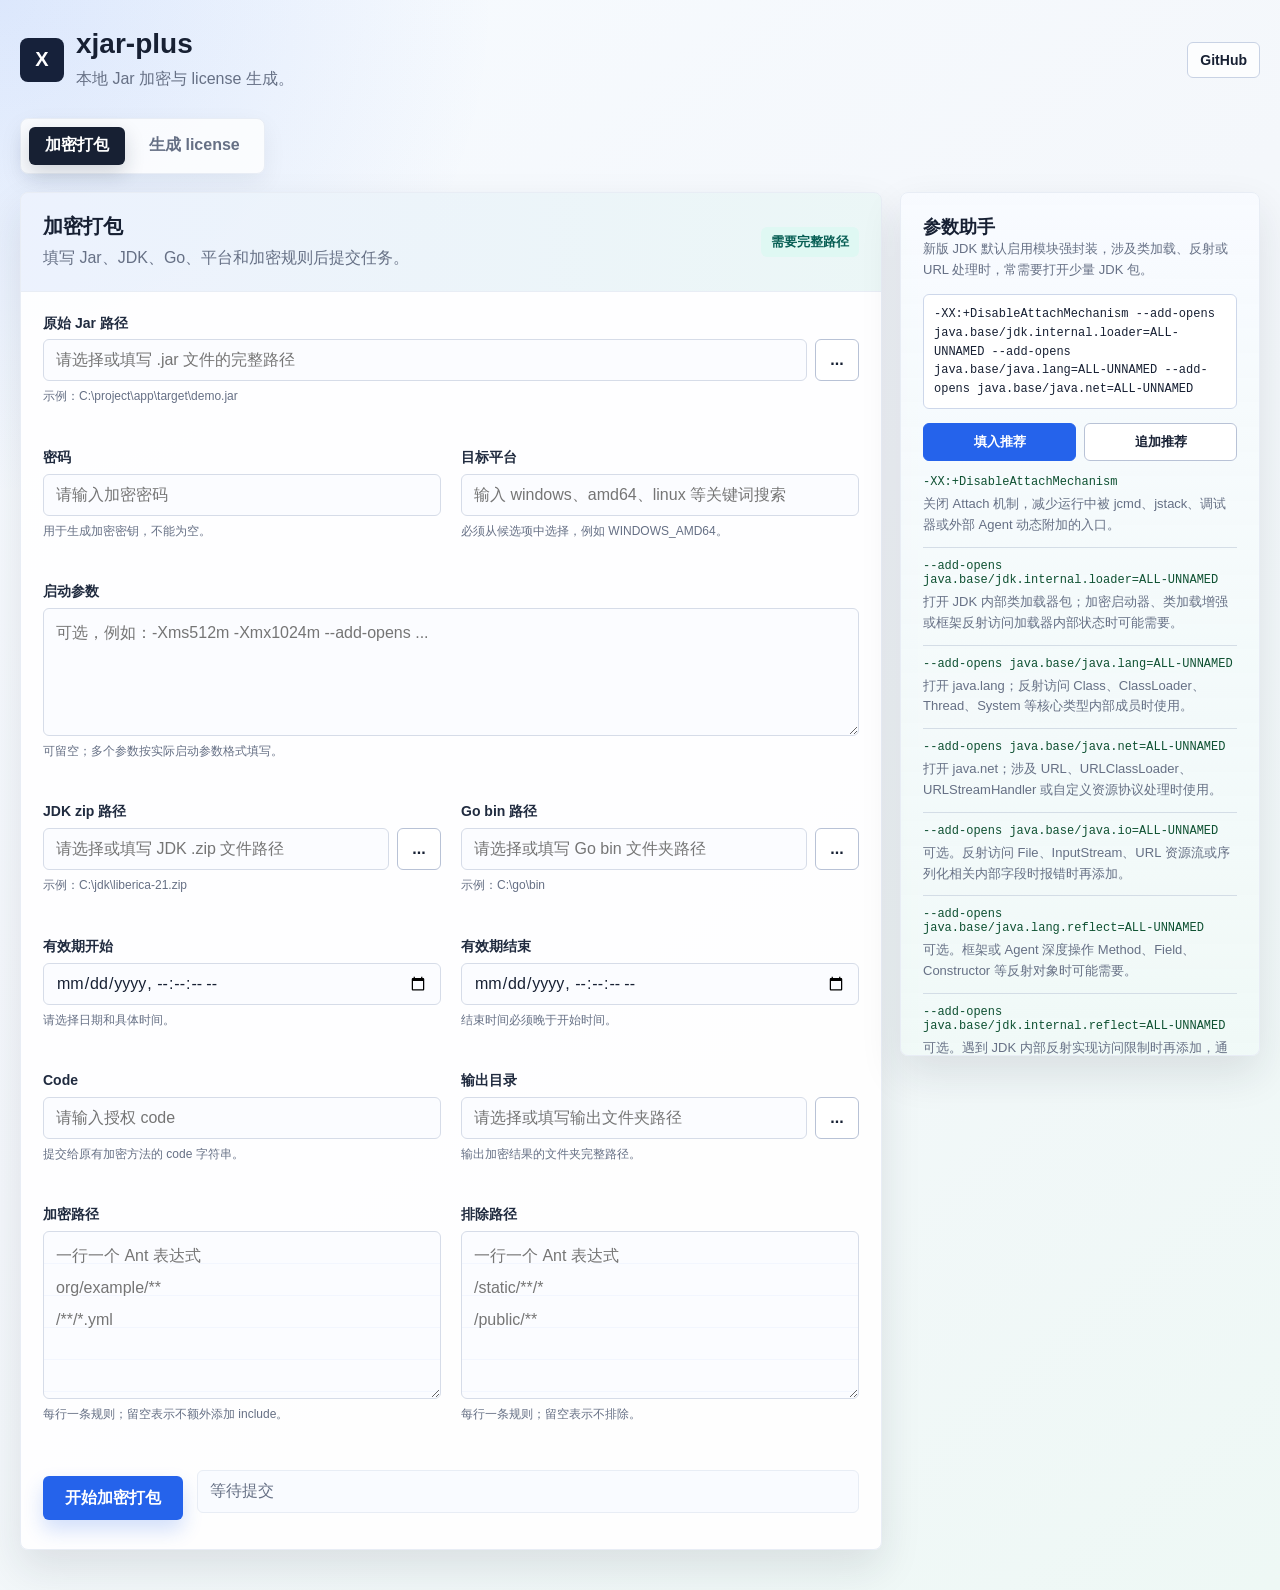
==== src/test/resources/ui/xjar-plus-ui.html @ a0293867 "fix code" ====
<!doctype html>
<html lang="zh-CN">
<head>
    <meta charset="utf-8">
    <meta name="viewport" content="width=device-width, initial-scale=1">
    <title>xjar-plus</title>
    <style>
        :root {
            color-scheme: light;
            --ink: #172033;
            --muted: #667085;
            --line: #d6dce8;
            --soft-line: #e8edf5;
            --panel: #ffffff;
            --page: #f5f7fb;
            --field: #fbfcff;
            --action: #2563eb;
            --action-strong: #1d4ed8;
            --accent: #0f9f8e;
            --warn: #c2410c;
            --danger: #c52727;
            --ok: #087443;
            --shadow: 0 18px 42px rgba(23, 32, 51, .11);
        }

        * { box-sizing: border-box; }

        body {
            margin: 0;
            min-width: 320px;
            color: var(--ink);
            background:
                radial-gradient(circle at 0 0, rgba(37, 99, 235, .13), transparent 31rem),
                linear-gradient(140deg, #f7fbff 0, #f4f7fb 46%, #eef8f5 100%);
            font-family: "Segoe UI", "Microsoft YaHei", Arial, sans-serif;
        }

        .shell {
            width: min(1560px, calc(100% - 40px));
            margin: 0 auto;
        }

        header {
            padding: 28px 0 18px;
        }

        .brand {
            display: flex;
            align-items: center;
            gap: 12px;
            min-height: 48px;
            flex-wrap: wrap;
        }

        .brand-mark {
            display: grid;
            place-items: center;
            width: 44px;
            height: 44px;
            border-radius: 8px;
            background: #16213a;
            color: #fff;
            font-size: 20px;
            font-weight: 800;
        }

        h1 {
            margin: 0;
            font-size: 28px;
            line-height: 1.15;
            letter-spacing: 0;
        }

        .subtitle {
            margin: 6px 0 0;
            color: var(--muted);
            line-height: 1.6;
        }

        .github-link {
            display: inline-flex;
            align-items: center;
            min-height: 36px;
            margin-left: auto;
            border: 1px solid #c8d2e4;
            border-radius: 6px;
            padding: 0 12px;
            color: #172033;
            background: rgba(255, 255, 255, .76);
            font-size: 14px;
            font-weight: 800;
            text-decoration: none;
        }

        .github-link:hover {
            border-color: var(--action);
            color: var(--action);
        }

        .toolbar {
            display: flex;
            gap: 8px;
            align-items: center;
            padding: 8px;
            margin: 8px 0 18px;
            width: fit-content;
            border: 1px solid var(--soft-line);
            border-radius: 8px;
            background: rgba(255, 255, 255, .78);
            box-shadow: 0 8px 24px rgba(23, 32, 51, .06);
        }

        .tab {
            min-height: 38px;
            border: 0;
            border-radius: 6px;
            padding: 0 16px;
            color: var(--muted);
            background: transparent;
            font: inherit;
            font-weight: 700;
            cursor: pointer;
        }

        .tab[aria-selected="true"] {
            color: #fff;
            background: #172033;
            box-shadow: 0 8px 20px rgba(23, 32, 51, .18);
        }

        .panel {
            display: none;
            margin-bottom: 40px;
            border: 1px solid var(--soft-line);
            border-radius: 8px;
            background: rgba(255, 255, 255, .92);
            box-shadow: var(--shadow);
            overflow: hidden;
        }

        .panel.active { display: block; }

        .panel-head {
            display: grid;
            grid-template-columns: minmax(0, 1fr) auto;
            gap: 16px;
            align-items: center;
            padding: 20px 22px;
            border-bottom: 1px solid var(--soft-line);
            background: linear-gradient(90deg, rgba(37, 99, 235, .08), rgba(15, 159, 142, .08));
        }

        h2 {
            margin: 0;
            font-size: 20px;
            letter-spacing: 0;
        }

        .panel-note {
            margin: 6px 0 0;
            color: var(--muted);
            line-height: 1.55;
        }

        .badge {
            display: inline-flex;
            align-items: center;
            min-height: 30px;
            padding: 0 10px;
            border-radius: 6px;
            color: #075e54;
            background: #dff8f3;
            font-size: 13px;
            font-weight: 700;
            white-space: nowrap;
        }

        .workspace {
            display: grid;
            grid-template-columns: minmax(0, 1180px) 360px;
            gap: 18px;
            align-items: start;
        }

        .main-panels {
            min-width: 0;
        }

        .assistant {
            display: grid;
            gap: 14px;
            padding: 22px;
            position: sticky;
            top: 18px;
            max-height: calc(100vh - 36px);
            overflow: auto;
            border: 1px solid var(--soft-line);
            border-radius: 8px;
            background: linear-gradient(180deg, rgba(248, 251, 255, .86), rgba(240, 250, 247, .72));
            box-shadow: var(--shadow);
        }

        .assistant h3 {
            margin: 0;
            font-size: 18px;
            letter-spacing: 0;
        }

        .assistant p {
            margin: 0;
            color: var(--muted);
            line-height: 1.6;
            font-size: 13px;
        }

        .assistant-code {
            width: 100%;
            min-height: 104px;
            border: 1px solid #cdd7ea;
            border-radius: 6px;
            padding: 10px;
            color: #172033;
            background: #fff;
            font: 12px/1.55 Consolas, "Cascadia Mono", monospace;
            white-space: pre-wrap;
            overflow-wrap: anywhere;
        }

        .assistant-actions {
            display: grid;
            grid-template-columns: repeat(2, minmax(0, 1fr));
            gap: 8px;
        }

        .assistant-button {
            min-height: 38px;
            border: 1px solid #b8c2d6;
            border-radius: 6px;
            padding: 0 10px;
            color: #172033;
            background: #fff;
            font: inherit;
            font-size: 13px;
            font-weight: 800;
            cursor: pointer;
        }

        .assistant-button.primary {
            border-color: var(--action);
            color: #fff;
            background: var(--action);
        }

        .assistant-button:hover {
            border-color: var(--action);
            color: var(--action);
        }

        .assistant-button.primary:hover {
            color: #fff;
            background: var(--action-strong);
        }

        .param-list {
            display: grid;
            gap: 11px;
            margin: 0;
        }

        .param-item {
            display: grid;
            gap: 5px;
            padding-bottom: 11px;
            border-bottom: 1px solid rgba(203, 213, 225, .78);
        }

        .param-item:last-child {
            padding-bottom: 0;
            border-bottom: 0;
        }

        .param-item code {
            color: #0f5132;
            font-size: 12px;
            overflow-wrap: anywhere;
        }

        form {
            display: grid;
            grid-template-columns: repeat(2, minmax(0, 1fr));
            gap: 18px 20px;
            padding: 22px;
        }

        .field {
            display: grid;
            gap: 7px;
            min-width: 0;
        }

        .field.full { grid-column: 1 / -1; }

        label {
            color: #202b3f;
            font-size: 14px;
            font-weight: 800;
            line-height: 1.35;
        }

        .control-row {
            display: grid;
            grid-template-columns: minmax(0, 1fr) auto;
            gap: 8px;
            align-items: stretch;
        }

        input,
        textarea {
            width: 100%;
            min-height: 42px;
            border: 1px solid var(--line);
            border-radius: 6px;
            padding: 10px 12px;
            color: var(--ink);
            background: var(--field);
            font: inherit;
            letter-spacing: 0;
            outline: none;
            transition: border-color .16s ease, box-shadow .16s ease, background .16s ease;
        }

        textarea {
            min-height: 128px;
            resize: vertical;
            line-height: 1.7;
        }

        .pattern-box {
            min-height: 168px;
            background-image: linear-gradient(to bottom, transparent 31px, rgba(37, 99, 235, .08) 32px);
            background-size: 100% 32px;
            line-height: 32px;
            padding-top: 8px;
            padding-bottom: 8px;
        }

        input:focus,
        textarea:focus {
            border-color: var(--action);
            background: #fff;
            box-shadow: 0 0 0 3px rgba(37, 99, 235, .15);
        }

        .field.invalid input,
        .field.invalid textarea {
            border-color: var(--danger);
            box-shadow: 0 0 0 3px rgba(197, 39, 39, .12);
        }

        .hint {
            color: var(--muted);
            font-size: 12px;
            line-height: 1.45;
        }

        .error {
            min-height: 17px;
            color: var(--danger);
            font-size: 12px;
            line-height: 1.45;
        }

        .choose {
            min-width: 44px;
            border: 1px solid #b8c2d6;
            border-radius: 6px;
            padding: 0 12px;
            color: #172033;
            background: #fff;
            font: inherit;
            font-weight: 800;
            cursor: pointer;
        }

        .choose:hover {
            border-color: var(--action);
            color: var(--action);
        }

        .actions {
            grid-column: 1 / -1;
            display: grid;
            grid-template-columns: auto minmax(220px, 1fr);
            gap: 14px;
            align-items: center;
            padding-top: 4px;
        }

        .submit {
            min-height: 44px;
            border: 0;
            border-radius: 6px;
            padding: 0 22px;
            color: #fff;
            background: var(--action);
            font: inherit;
            font-weight: 800;
            cursor: pointer;
            box-shadow: 0 10px 20px rgba(37, 99, 235, .2);
        }

        .submit:hover { background: var(--action-strong); }

        button:disabled {
            cursor: not-allowed;
            opacity: .58;
            box-shadow: none;
        }

        .status-wrap {
            display: grid;
            gap: 8px;
            min-width: 0;
        }

        .status {
            min-height: 42px;
            display: flex;
            align-items: center;
            border: 1px solid var(--soft-line);
            border-radius: 6px;
            padding: 10px 12px;
            color: var(--muted);
            background: #f9fbff;
            overflow-wrap: anywhere;
        }

        .status.ok {
            border-color: rgba(8, 116, 67, .28);
            color: var(--ok);
            background: #ecfdf4;
        }

        .status.error {
            border-color: rgba(197, 39, 39, .28);
            color: var(--danger);
            background: #fff1f1;
        }

        .progress {
            position: relative;
            height: 6px;
            border-radius: 999px;
            background: #e5ebf5;
            overflow: hidden;
            visibility: hidden;
        }

        .progress.active { visibility: visible; }

        .progress::before {
            content: "";
            position: absolute;
            inset: 0 auto 0 0;
            width: 38%;
            border-radius: inherit;
            background: linear-gradient(90deg, var(--action), var(--accent));
            animation: loading 1.15s ease-in-out infinite;
        }

        @keyframes loading {
            0% { transform: translateX(-110%); }
            100% { transform: translateX(270%); }
        }

        @media (max-width: 780px) {
            .shell { width: min(100% - 28px, 1180px); }
            .github-link {
                width: 100%;
                justify-content: center;
                margin-left: 0;
            }
            .workspace {
                grid-template-columns: 1fr;
            }
            .assistant {
                position: static;
                max-height: none;
                border-top: 1px solid var(--soft-line);
            }
            .panel-head,
            form,
            .actions {
                grid-template-columns: 1fr;
            }
            .badge { width: fit-content; }
            .toolbar { width: 100%; }
            .tab { flex: 1; }
            .control-row { grid-template-columns: minmax(0, 1fr) 44px; }
            .choose { padding: 0; }
        }
    </style>
</head>
<body>
<div class="shell">
    <header>
        <div class="brand">
            <div class="brand-mark">X</div>
            <div>
                <h1>xjar-plus</h1>
                <p class="subtitle">本地 Jar 加密与 license 生成。</p>
            </div>
            <a class="github-link" href="https://github.com/kongweiguang/xjar-plus" target="_blank" rel="noreferrer">GitHub</a>
        </div>
    </header>

    <nav class="toolbar" aria-label="功能切换">
        <button class="tab" type="button" data-tab="encrypt" aria-selected="true">加密打包</button>
        <button class="tab" type="button" data-tab="license" aria-selected="false">生成 license</button>
    </nav>

    <div class="workspace">
    <div class="main-panels">
    <section id="encrypt" class="panel active">
        <div class="panel-head">
            <div>
                <h2>加密打包</h2>
                <p class="panel-note">填写 Jar、JDK、Go、平台和加密规则后提交任务。</p>
            </div>
            <span class="badge">需要完整路径</span>
        </div>
        <form data-api="/api/encrypt" data-kind="encrypt" novalidate>
            <div class="field full" data-field="inputJar">
                <label for="inputJar">原始 Jar 路径</label>
                <div class="control-row">
                    <input id="inputJar" name="inputJar" type="text" placeholder="请选择或填写 .jar 文件的完整路径">
                    <button class="choose" type="button" data-choose="file" data-target="inputJar" title="选择 Jar 文件">...</button>
                </div>
                <div class="hint">示例：C:\project\app\target\demo.jar</div>
                <div class="error"></div>
            </div>

            <div class="field" data-field="password">
                <label for="encryptPassword">密码</label>
                <input id="encryptPassword" name="password" type="password" autocomplete="new-password" placeholder="请输入加密密码">
                <div class="hint">用于生成加密密钥，不能为空。</div>
                <div class="error"></div>
            </div>

            <div class="field" data-field="platform">
                <label for="platform">目标平台</label>
                <input id="platform" name="platform" type="search" list="platformOptions" placeholder="输入 windows、amd64、linux 等关键词搜索">
                <datalist id="platformOptions">
                    {{PLATFORM_OPTIONS}}
                </datalist>
                <div class="hint">必须从候选项中选择，例如 WINDOWS_AMD64。</div>
                <div class="error"></div>
            </div>

            <div class="field full" data-field="jarArgs">
                <label for="encryptJarArgs">启动参数</label>
                <textarea id="encryptJarArgs" name="jarArgs" placeholder="可选，例如：-Xms512m -Xmx1024m --add-opens ..."></textarea>
                <div class="hint">可留空；多个参数按实际启动参数格式填写。</div>
                <div class="error"></div>
            </div>

            <div class="field" data-field="jdkZip">
                <label for="jdkZip">JDK zip 路径</label>
                <div class="control-row">
                    <input id="jdkZip" name="jdkZip" type="text" placeholder="请选择或填写 JDK .zip 文件路径">
                    <button class="choose" type="button" data-choose="file" data-target="jdkZip" title="选择 JDK zip">...</button>
                </div>
                <div class="hint">示例：C:\jdk\liberica-21.zip</div>
                <div class="error"></div>
            </div>

            <div class="field" data-field="goPath">
                <label for="goPath">Go bin 路径</label>
                <div class="control-row">
                    <input id="goPath" name="goPath" type="text" placeholder="请选择或填写 Go bin 文件夹路径">
                    <button class="choose" type="button" data-choose="dir" data-target="goPath" title="选择 Go bin 文件夹">...</button>
                </div>
                <div class="hint">示例：C:\go\bin</div>
                <div class="error"></div>
            </div>

            <div class="field" data-field="validStartDate">
                <label for="encryptStart">有效期开始</label>
                <input id="encryptStart" name="validStartDate" type="datetime-local" step="1" placeholder="请选择开始时间">
                <div class="hint">请选择日期和具体时间。</div>
                <div class="error"></div>
            </div>

            <div class="field" data-field="validEndDate">
                <label for="encryptEnd">有效期结束</label>
                <input id="encryptEnd" name="validEndDate" type="datetime-local" step="1" placeholder="请选择结束时间">
                <div class="hint">结束时间必须晚于开始时间。</div>
                <div class="error"></div>
            </div>

            <div class="field" data-field="code">
                <label for="encryptCode">Code</label>
                <input id="encryptCode" name="code" type="text" placeholder="请输入授权 code">
                <div class="hint">提交给原有加密方法的 code 字符串。</div>
                <div class="error"></div>
            </div>

            <div class="field" data-field="output">
                <label for="encryptOutput">输出目录</label>
                <div class="control-row">
                    <input id="encryptOutput" name="output" type="text" placeholder="请选择或填写输出文件夹路径">
                    <button class="choose" type="button" data-choose="dir" data-target="encryptOutput" title="选择输出目录">...</button>
                </div>
                <div class="hint">输出加密结果的文件夹完整路径。</div>
                <div class="error"></div>
            </div>

            <div class="field" data-field="includes">
                <label for="includes">加密路径</label>
                <textarea id="includes" class="pattern-box" name="includes" spellcheck="false" placeholder="一行一个 Ant 表达式&#10;org/example/**&#10;/**/*.yml"></textarea>
                <div class="hint">每行一条规则；留空表示不额外添加 include。</div>
                <div class="error"></div>
            </div>

            <div class="field" data-field="excludes">
                <label for="excludes">排除路径</label>
                <textarea id="excludes" class="pattern-box" name="excludes" spellcheck="false" placeholder="一行一个 Ant 表达式&#10;/static/**/*&#10;/public/**"></textarea>
                <div class="hint">每行一条规则；留空表示不排除。</div>
                <div class="error"></div>
            </div>

            <div class="actions">
                <button class="submit" type="submit">开始加密打包</button>
                <div class="status-wrap">
                    <div class="status">等待提交</div>
                    <div class="progress" aria-hidden="true"></div>
                </div>
            </div>
        </form>
    </section>

    <section id="license" class="panel">
        <div class="panel-head">
            <div>
                <h2>生成 license</h2>
                <p class="panel-note">填写密码、code、有效期和输出目录后生成 license。</p>
            </div>
            <span class="badge">单独任务</span>
        </div>
        <form data-api="/api/license" data-kind="license" novalidate>
            <div class="field" data-field="password">
                <label for="licensePassword">密码</label>
                <input id="licensePassword" name="password" type="password" autocomplete="new-password" placeholder="请输入生成 license 的密码">
                <div class="hint">需要与加密任务使用的密码保持一致。</div>
                <div class="error"></div>
            </div>

            <div class="field" data-field="code">
                <label for="licenseCode">Code</label>
                <input id="licenseCode" name="code" type="text" placeholder="请输入授权 code">
                <div class="hint">提交给原有 license 方法的 code 字符串。</div>
                <div class="error"></div>
            </div>

            <div class="field" data-field="validStartDate">
                <label for="licenseStart">有效期开始</label>
                <input id="licenseStart" name="validStartDate" type="datetime-local" step="1" placeholder="请选择开始时间">
                <div class="hint">请选择日期和具体时间。</div>
                <div class="error"></div>
            </div>

            <div class="field" data-field="validEndDate">
                <label for="licenseEnd">有效期结束</label>
                <input id="licenseEnd" name="validEndDate" type="datetime-local" step="1" placeholder="请选择结束时间">
                <div class="hint">结束时间必须晚于开始时间。</div>
                <div class="error"></div>
            </div>

            <div class="field full" data-field="jarArgs">
                <label for="licenseJarArgs">启动参数</label>
                <textarea id="licenseJarArgs" name="jarArgs" placeholder="可选，例如：-Xms512m -Xmx1024m -Dserver.port=8083"></textarea>
                <div class="hint">可留空；原样提交给 license 方法。</div>
                <div class="error"></div>
            </div>

            <div class="field full" data-field="output">
                <label for="licenseOutput">license 输出目录</label>
                <div class="control-row">
                    <input id="licenseOutput" name="output" type="text" placeholder="请选择或填写 license 输出文件夹路径">
                    <button class="choose" type="button" data-choose="dir" data-target="licenseOutput" title="选择 license 输出目录">...</button>
                </div>
                <div class="hint">输出 license 文件的文件夹完整路径。</div>
                <div class="error"></div>
            </div>

            <div class="actions">
                <button class="submit" type="submit">生成 license</button>
                <div class="status-wrap">
                    <div class="status">等待提交</div>
                    <div class="progress" aria-hidden="true"></div>
                </div>
            </div>
        </form>
    </section>
    </div>

    <aside class="assistant" aria-label="启动参数助手">
        <div>
            <h3>参数助手</h3>
            <p>新版 JDK 默认启用模块强封装，涉及类加载、反射或 URL 处理时，常需要打开少量 JDK 包。</p>
        </div>
        <div class="assistant-code" id="recommendedArgs">-XX:+DisableAttachMechanism --add-opens java.base/jdk.internal.loader=ALL-UNNAMED --add-opens java.base/java.lang=ALL-UNNAMED --add-opens java.base/java.net=ALL-UNNAMED</div>
        <div class="assistant-actions">
            <button class="assistant-button primary" type="button" data-apply-args="replace">填入推荐</button>
            <button class="assistant-button" type="button" data-apply-args="append">追加推荐</button>
        </div>
        <div class="param-list">
            <div class="param-item">
                <code>-XX:+DisableAttachMechanism</code>
                <p>关闭 Attach 机制，减少运行中被 jcmd、jstack、调试器或外部 Agent 动态附加的入口。</p>
            </div>
            <div class="param-item">
                <code>--add-opens java.base/jdk.internal.loader=ALL-UNNAMED</code>
                <p>打开 JDK 内部类加载器包；加密启动器、类加载增强或框架反射访问加载器内部状态时可能需要。</p>
            </div>
            <div class="param-item">
                <code>--add-opens java.base/java.lang=ALL-UNNAMED</code>
                <p>打开 java.lang；反射访问 Class、ClassLoader、Thread、System 等核心类型内部成员时使用。</p>
            </div>
            <div class="param-item">
                <code>--add-opens java.base/java.net=ALL-UNNAMED</code>
                <p>打开 java.net；涉及 URL、URLClassLoader、URLStreamHandler 或自定义资源协议处理时使用。</p>
            </div>
            <div class="param-item">
                <code>--add-opens java.base/java.io=ALL-UNNAMED</code>
                <p>可选。反射访问 File、InputStream、URL 资源流或序列化相关内部字段时报错时再添加。</p>
            </div>
            <div class="param-item">
                <code>--add-opens java.base/java.lang.reflect=ALL-UNNAMED</code>
                <p>可选。框架或 Agent 深度操作 Method、Field、Constructor 等反射对象时可能需要。</p>
            </div>
            <div class="param-item">
                <code>--add-opens java.base/jdk.internal.reflect=ALL-UNNAMED</code>
                <p>可选。遇到 JDK 内部反射实现访问限制时再添加，通常不建议无报错时盲目开启。</p>
            </div>
            <div class="param-item">
                <code>-Dfile.encoding=UTF-8</code>
                <p>固定文件编码，避免不同机器默认编码导致配置、日志或路径文本乱码。</p>
            </div>
            <div class="param-item">
                <code>-Duser.timezone=Asia/Shanghai</code>
                <p>固定 JVM 默认时区，避免服务器时区不同导致日志、授权时间或业务时间偏移。</p>
            </div>
            <div class="param-item">
                <code>-Xms512m -Xmx1024m</code>
                <p>设置初始和最大堆内存。一般建议 Xms 不大于 Xmx，按应用体量和机器内存调整。</p>
            </div>
            <div class="param-item">
                <code>-XX:+UseG1GC</code>
                <p>启用 G1 垃圾收集器，适合大多数服务端应用；新版 JDK 通常默认已经是 G1。</p>
            </div>
            <div class="param-item">
                <code>-XX:MaxGCPauseMillis=200</code>
                <p>给 G1 一个期望停顿目标，不是硬保证；接口服务可按延迟目标调整。</p>
            </div>
            <div class="param-item">
                <code>-XX:+HeapDumpOnOutOfMemoryError</code>
                <p>发生 OOM 时导出堆转储，便于定位内存泄漏或异常对象占用。</p>
            </div>
            <div class="param-item">
                <code>-XX:HeapDumpPath=./logs/heapdump.hprof</code>
                <p>指定堆转储文件位置。生产环境建议放到空间充足、可收集的目录。</p>
            </div>
            <div class="param-item">
                <code>-XX:+ExitOnOutOfMemoryError</code>
                <p>OOM 后直接退出进程，交给守护进程或容器重启，避免服务处于不可靠状态。</p>
            </div>
            <div class="param-item">
                <code>-Xlog:gc*:file=./logs/gc.log:time,uptime,level,tags:filecount=5,filesize=20m</code>
                <p>JDK 9+ GC 日志写法，保留滚动文件，方便观察停顿、回收频率和内存变化。</p>
            </div>
            <div class="param-item">
                <code>-Dspring.profiles.active=prod</code>
                <p>Spring Boot 常用环境参数，用于选择 prod、test、dev 等配置集。</p>
            </div>
            <div class="param-item">
                <code>-Dserver.port=8080</code>
                <p>Spring Boot 常用端口参数，需要固定端口或避开端口冲突时使用。</p>
            </div>
            <div class="param-item">
                <code>-Djava.security.egd=file:/dev/./urandom</code>
                <p>Linux 下减少旧环境随机数阻塞。新版 JDK 和大多数 Windows 场景通常不需要。</p>
            </div>
        </div>
    </aside>
    </div>
</div>

<script>
    const platformValues = Array.from(document.querySelectorAll("#platformOptions option")).map(option => option.value);

    document.querySelectorAll(".tab").forEach(button => {
        button.addEventListener("click", () => {
            document.querySelectorAll(".tab").forEach(item => item.setAttribute("aria-selected", "false"));
            document.querySelectorAll(".panel").forEach(item => item.classList.remove("active"));
            button.setAttribute("aria-selected", "true");
            document.getElementById(button.dataset.tab).classList.add("active");
        });
    });

    document.querySelectorAll("[data-choose]").forEach(button => {
        button.addEventListener("click", async () => {
            const target = document.getElementById(button.dataset.target);
            const placeholder = target.placeholder;
            button.disabled = true;
            target.placeholder = "正在打开系统选择窗口，请留意任务栏或切换窗口...";
            clearFieldError(target.form, target.name);
            try {
                const response = await fetch("/api/choose?type=" + encodeURIComponent(button.dataset.choose));
                const data = await response.json();
                if (!response.ok) {
                    setFieldError(target.form, target.name, data.error || "打开选择窗口失败，请直接粘贴完整路径。");
                    return;
                }
                if (data.path) {
                    target.value = data.path;
                    clearFieldError(target.form, target.name);
                }
            } catch (error) {
                setFieldError(target.form, target.name, "打开选择窗口失败，请直接粘贴完整路径。");
            } finally {
                button.disabled = false;
                target.placeholder = placeholder;
            }
        });
    });

    document.querySelectorAll("[data-apply-args]").forEach(button => {
        button.addEventListener("click", () => {
            const target = document.getElementById("encryptJarArgs");
            const recommended = document.getElementById("recommendedArgs").textContent.trim();
            if (button.dataset.applyArgs === "append" && target.value.trim()) {
                target.value = target.value.trim() + " " + recommended;
            } else {
                target.value = recommended;
            }
            clearFieldError(target.form, target.name);
            target.focus();
        });
    });

    document.querySelectorAll("input, textarea").forEach(control => {
        control.addEventListener("input", () => clearFieldError(control.form, control.name));
        control.addEventListener("change", () => clearFieldError(control.form, control.name));
    });

    document.querySelectorAll("form").forEach(form => {
        form.addEventListener("submit", async event => {
            event.preventDefault();
            clearErrors(form);
            if (!validate(form)) {
                form.querySelector(".status").className = "status error";
                form.querySelector(".status").textContent = "请先修正表单中的红色提示。";
                return;
            }

            setBusy(form, true, "任务提交中...");
            try {
                const response = await fetch(form.dataset.api, {
                    method: "POST",
                    headers: {"Content-Type": "application/x-www-form-urlencoded;charset=UTF-8"},
                    body: new URLSearchParams(new FormData(form))
                });
                const data = await response.json();
                if (!response.ok) {
                    showServerError(form, data.error || "提交失败，请检查填写内容。");
                    setBusy(form, false);
                    return;
                }
                poll(data.id, form);
            } catch (error) {
                form.querySelector(".status").className = "status error";
                form.querySelector(".status").textContent = "提交失败，请确认本地服务仍在运行。";
                setBusy(form, false);
            }
        });
    });

    function validate(form) {
        let ok = true;
        const requiredFields = form.dataset.kind === "encrypt"
            ? ["inputJar", "password", "platform", "jdkZip", "goPath", "validStartDate", "validEndDate", "code", "output"]
            : ["output", "password", "code", "validStartDate", "validEndDate"];

        requiredFields.forEach(name => {
            if (!value(form, name)) {
                ok = fail(form, name, messageFor(name));
            }
        });

        if (form.dataset.kind === "encrypt") {
            const jar = value(form, "inputJar");
            const zip = value(form, "jdkZip");
            const platform = value(form, "platform").toUpperCase();
            if (jar && !jar.toLowerCase().endsWith(".jar")) {
                ok = fail(form, "inputJar", "请选择或填写 .jar 文件完整路径，例如 C:\\project\\target\\demo.jar。");
            }
            if (zip && !zip.toLowerCase().endsWith(".zip")) {
                ok = fail(form, "jdkZip", "请选择或填写 .zip 文件完整路径，例如 C:\\jdk\\liberica-21.zip。");
            }
            if (platform && !platformValues.includes(platform)) {
                ok = fail(form, "platform", "请从候选平台中选择一个完整值，例如 WINDOWS_AMD64。");
            }
            ["includes", "excludes"].forEach(name => {
                const badLine = value(form, name).split(/\r?\n/).find(line => line.trim() && /\s/.test(line.trim()));
                if (badLine) {
                    ok = fail(form, name, "每行填写一条 Ant 表达式，不要在单条规则中包含空格。");
                }
            });
            form.elements.platform.value = platform;
        }

        const start = value(form, "validStartDate");
        const end = value(form, "validEndDate");
        if (start && end && new Date(start).getTime() >= new Date(end).getTime()) {
            ok = fail(form, "validEndDate", "结束时间必须晚于开始时间。");
        }
        return ok;
    }

    function messageFor(name) {
        const messages = {
            inputJar: "请选择或填写原始 Jar 的完整路径，文件后缀应为 .jar。",
            password: "请输入密码，不能为空。",
            platform: "请选择目标平台，可输入关键词后从候选项中选择。",
            jdkZip: "请选择或填写 JDK zip 的完整路径，文件后缀应为 .zip。",
            goPath: "请选择或填写 Go bin 文件夹完整路径。",
            validStartDate: "请选择有效期开始日期和时间。",
            validEndDate: "请选择有效期结束日期和时间。",
            code: "请输入授权 code，不能为空。",
            output: "请选择或填写输出文件夹完整路径。"
        };
        return messages[name] || "请按提示填写此项。";
    }

    function value(form, name) {
        return form.elements[name] ? form.elements[name].value.trim() : "";
    }

    function fail(form, name, message) {
        setFieldError(form, name, message);
        return false;
    }

    function setFieldError(form, name, message) {
        const field = form.querySelector(`[data-field="${name}"]`);
        if (!field) return;
        field.classList.add("invalid");
        field.querySelector(".error").textContent = message;
    }

    function clearFieldError(form, name) {
        if (!form || !name) return;
        const field = form.querySelector(`[data-field="${name}"]`);
        if (!field) return;
        field.classList.remove("invalid");
        field.querySelector(".error").textContent = "";
    }

    function clearErrors(form) {
        form.querySelectorAll(".field").forEach(field => {
            field.classList.remove("invalid");
            field.querySelector(".error").textContent = "";
        });
    }

    function showServerError(form, message) {
        const normalized = message.toLowerCase();
        const match = ["inputJar", "password", "platform", "jdkZip", "goPath", "validStartDate", "validEndDate", "code", "output"]
            .find(name => normalized.includes(name.toLowerCase()));
        if (match) {
            setFieldError(form, match, message);
        }
        form.querySelector(".status").className = "status error";
        form.querySelector(".status").textContent = message;
    }

    function setBusy(form, busy, message) {
        form.querySelectorAll("button").forEach(button => button.disabled = busy);
        form.querySelector(".progress").classList.toggle("active", busy);
        if (message) {
            const status = form.querySelector(".status");
            status.className = "status";
            status.textContent = message;
        }
    }

    async function poll(id, form) {
        const status = form.querySelector(".status");
        try {
            const response = await fetch("/api/status?id=" + encodeURIComponent(id));
            const data = await response.json();
            status.textContent = data.message;
            if (data.state === "DONE") {
                status.className = "status ok";
                setBusy(form, false);
                return;
            }
            if (data.state === "ERROR") {
                status.className = "status error";
                setBusy(form, false);
                return;
            }
            setTimeout(() => poll(id, form), 1200);
        } catch (error) {
            status.className = "status error";
            status.textContent = "读取任务进度失败，请确认本地服务仍在运行。";
            setBusy(form, false);
        }
    }
</script>
</body>
</html>
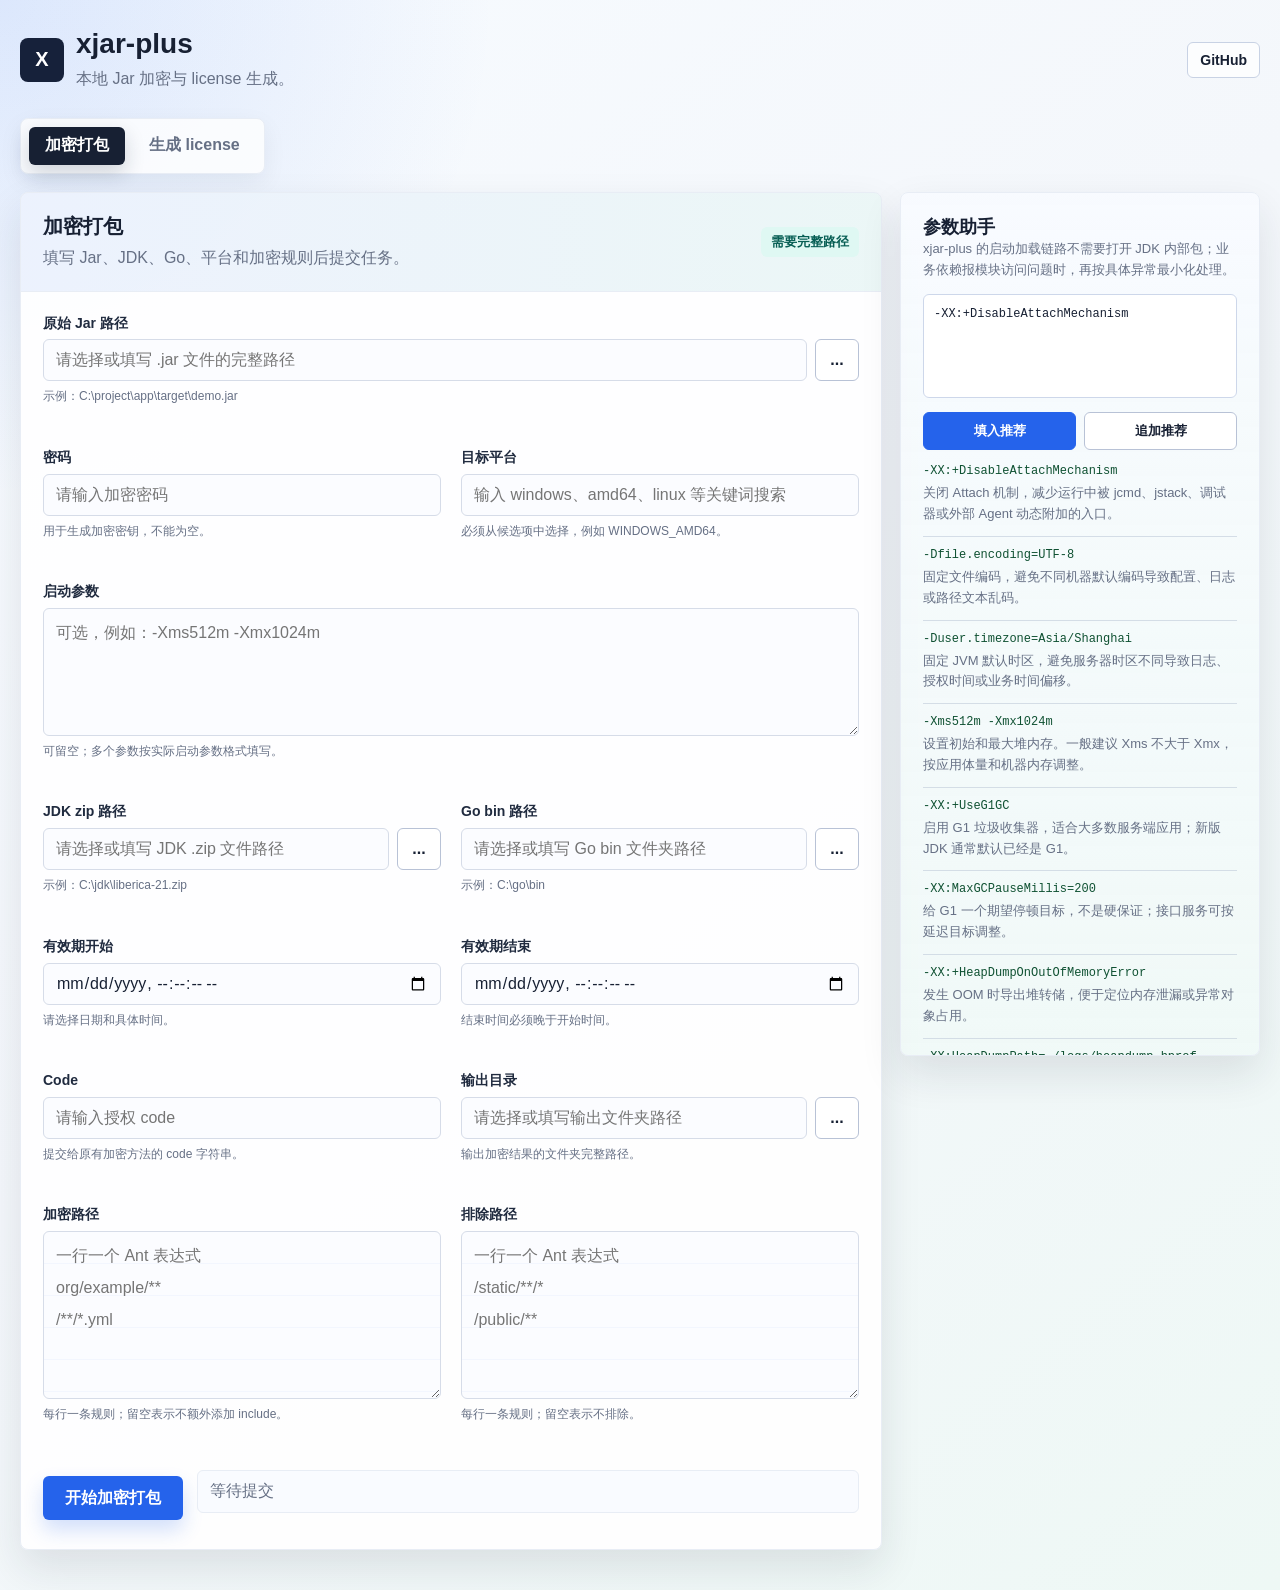
==== commit 5f259e8e: "fix code" ====
--- a/src/test/resources/ui/xjar-plus-ui.html
+++ b/src/test/resources/ui/xjar-plus-ui.html
@@ -559,7 +559,7 @@
 
             <div class="field full" data-field="jarArgs">
                 <label for="encryptJarArgs">启动参数</label>
-                <textarea id="encryptJarArgs" name="jarArgs" placeholder="可选，例如：-Xms512m -Xmx1024m --add-opens ..."></textarea>
+                <textarea id="encryptJarArgs" name="jarArgs" placeholder="可选，例如：-Xms512m -Xmx1024m"></textarea>
                 <div class="hint">可留空；多个参数按实际启动参数格式填写。</div>
                 <div class="error"></div>
             </div>
@@ -707,9 +707,9 @@
     <aside class="assistant" aria-label="启动参数助手">
         <div>
             <h3>参数助手</h3>
-            <p>新版 JDK 默认启用模块强封装，涉及类加载、反射或 URL 处理时，常需要打开少量 JDK 包。</p>
+            <p>xjar-plus 的启动加载链路不需要打开 JDK 内部包；业务依赖报模块访问问题时，再按具体异常最小化处理。</p>
         </div>
-        <div class="assistant-code" id="recommendedArgs">-XX:+DisableAttachMechanism --add-opens java.base/jdk.internal.loader=ALL-UNNAMED --add-opens java.base/java.lang=ALL-UNNAMED --add-opens java.base/java.net=ALL-UNNAMED</div>
+        <div class="assistant-code" id="recommendedArgs">-XX:+DisableAttachMechanism</div>
         <div class="assistant-actions">
             <button class="assistant-button primary" type="button" data-apply-args="replace">填入推荐</button>
             <button class="assistant-button" type="button" data-apply-args="append">追加推荐</button>
@@ -718,30 +718,6 @@
             <div class="param-item">
                 <code>-XX:+DisableAttachMechanism</code>
                 <p>关闭 Attach 机制，减少运行中被 jcmd、jstack、调试器或外部 Agent 动态附加的入口。</p>
-            </div>
-            <div class="param-item">
-                <code>--add-opens java.base/jdk.internal.loader=ALL-UNNAMED</code>
-                <p>打开 JDK 内部类加载器包；加密启动器、类加载增强或框架反射访问加载器内部状态时可能需要。</p>
-            </div>
-            <div class="param-item">
-                <code>--add-opens java.base/java.lang=ALL-UNNAMED</code>
-                <p>打开 java.lang；反射访问 Class、ClassLoader、Thread、System 等核心类型内部成员时使用。</p>
-            </div>
-            <div class="param-item">
-                <code>--add-opens java.base/java.net=ALL-UNNAMED</code>
-                <p>打开 java.net；涉及 URL、URLClassLoader、URLStreamHandler 或自定义资源协议处理时使用。</p>
-            </div>
-            <div class="param-item">
-                <code>--add-opens java.base/java.io=ALL-UNNAMED</code>
-                <p>可选。反射访问 File、InputStream、URL 资源流或序列化相关内部字段时报错时再添加。</p>
-            </div>
-            <div class="param-item">
-                <code>--add-opens java.base/java.lang.reflect=ALL-UNNAMED</code>
-                <p>可选。框架或 Agent 深度操作 Method、Field、Constructor 等反射对象时可能需要。</p>
-            </div>
-            <div class="param-item">
-                <code>--add-opens java.base/jdk.internal.reflect=ALL-UNNAMED</code>
-                <p>可选。遇到 JDK 内部反射实现访问限制时再添加，通常不建议无报错时盲目开启。</p>
             </div>
             <div class="param-item">
                 <code>-Dfile.encoding=UTF-8</code>
